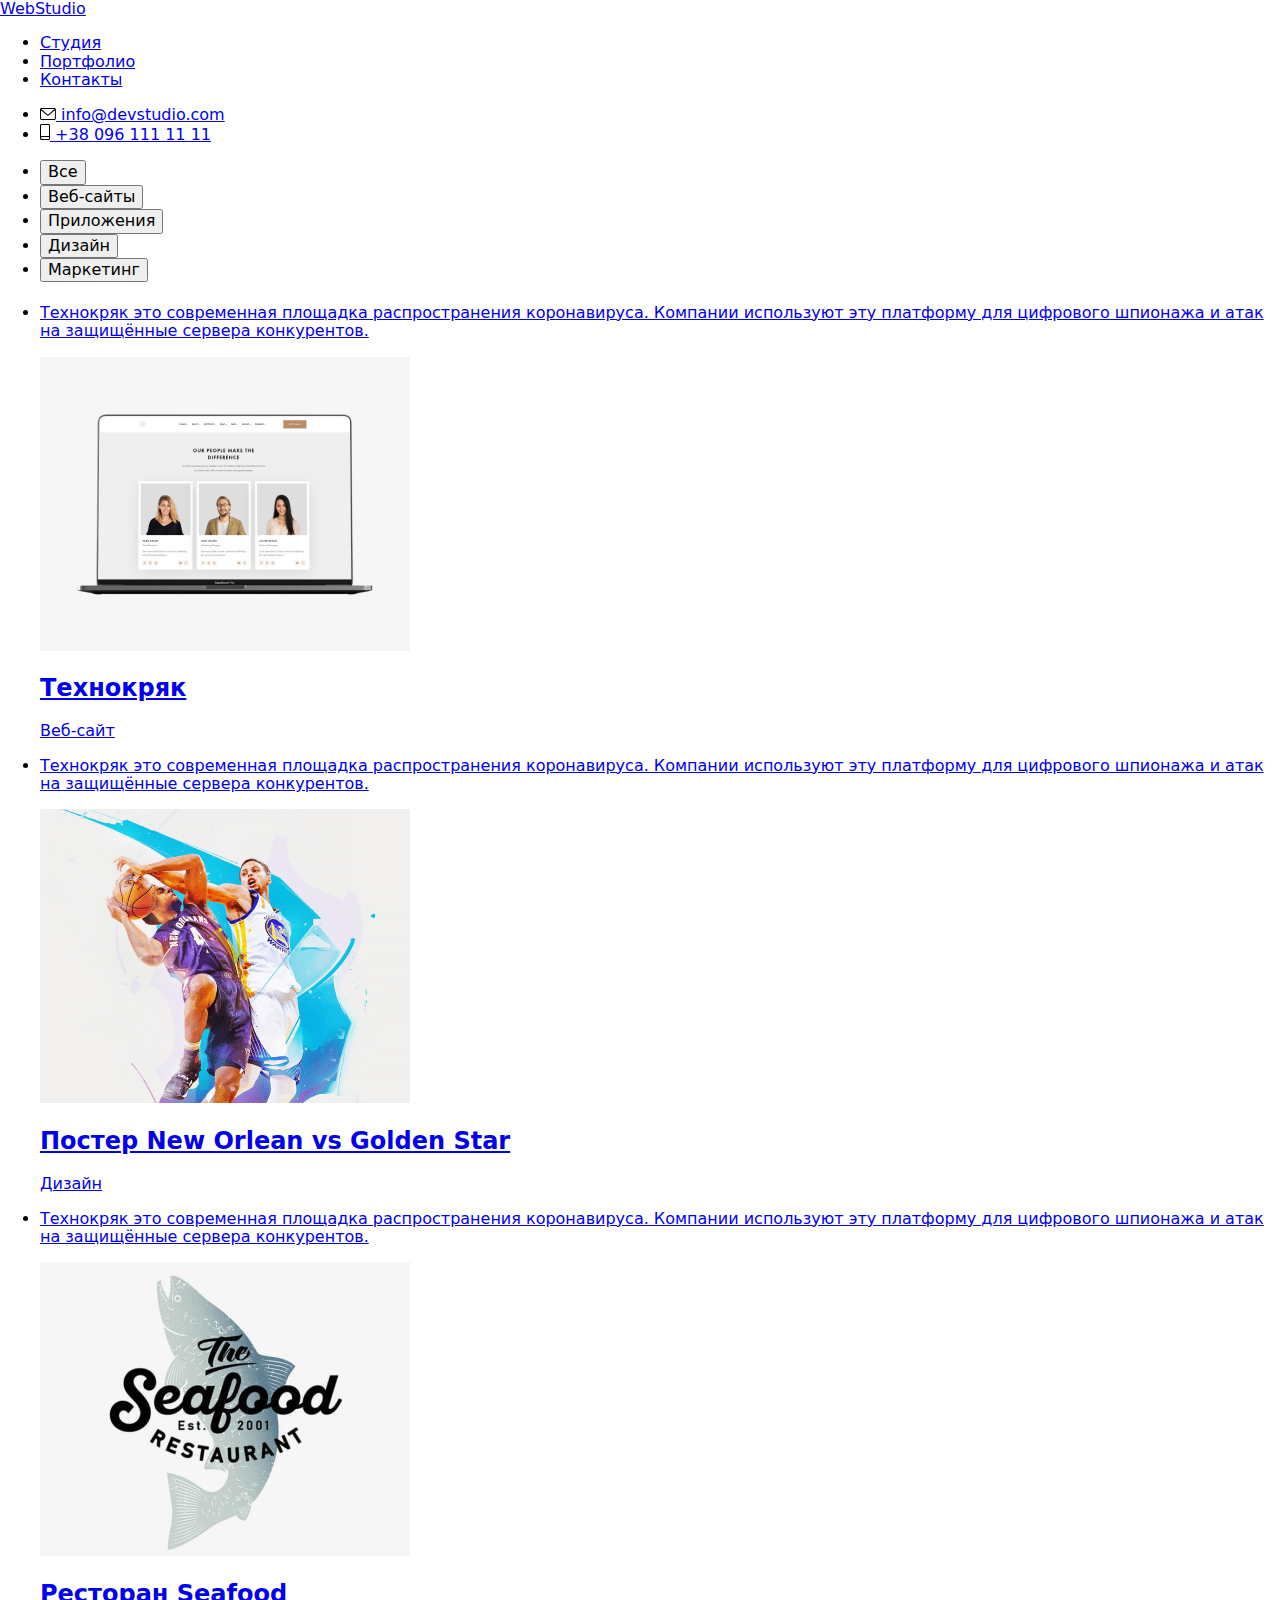
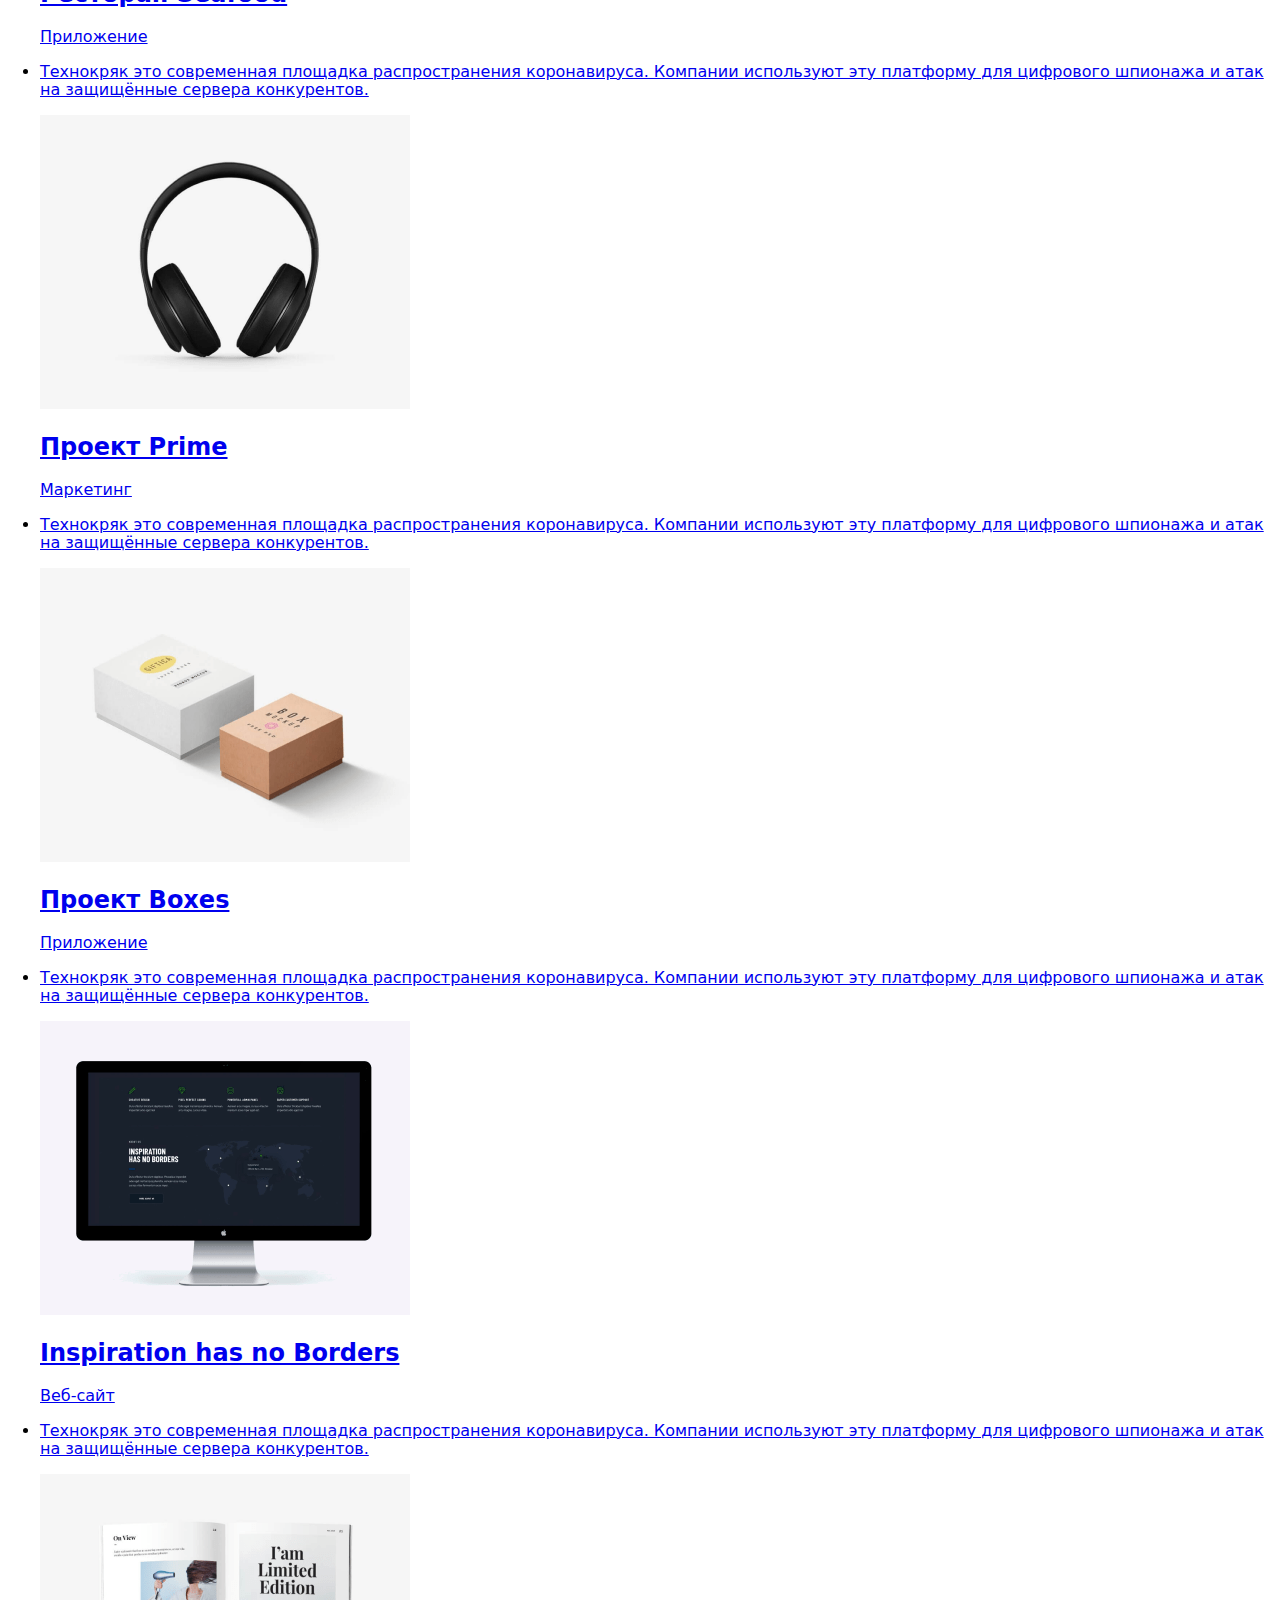
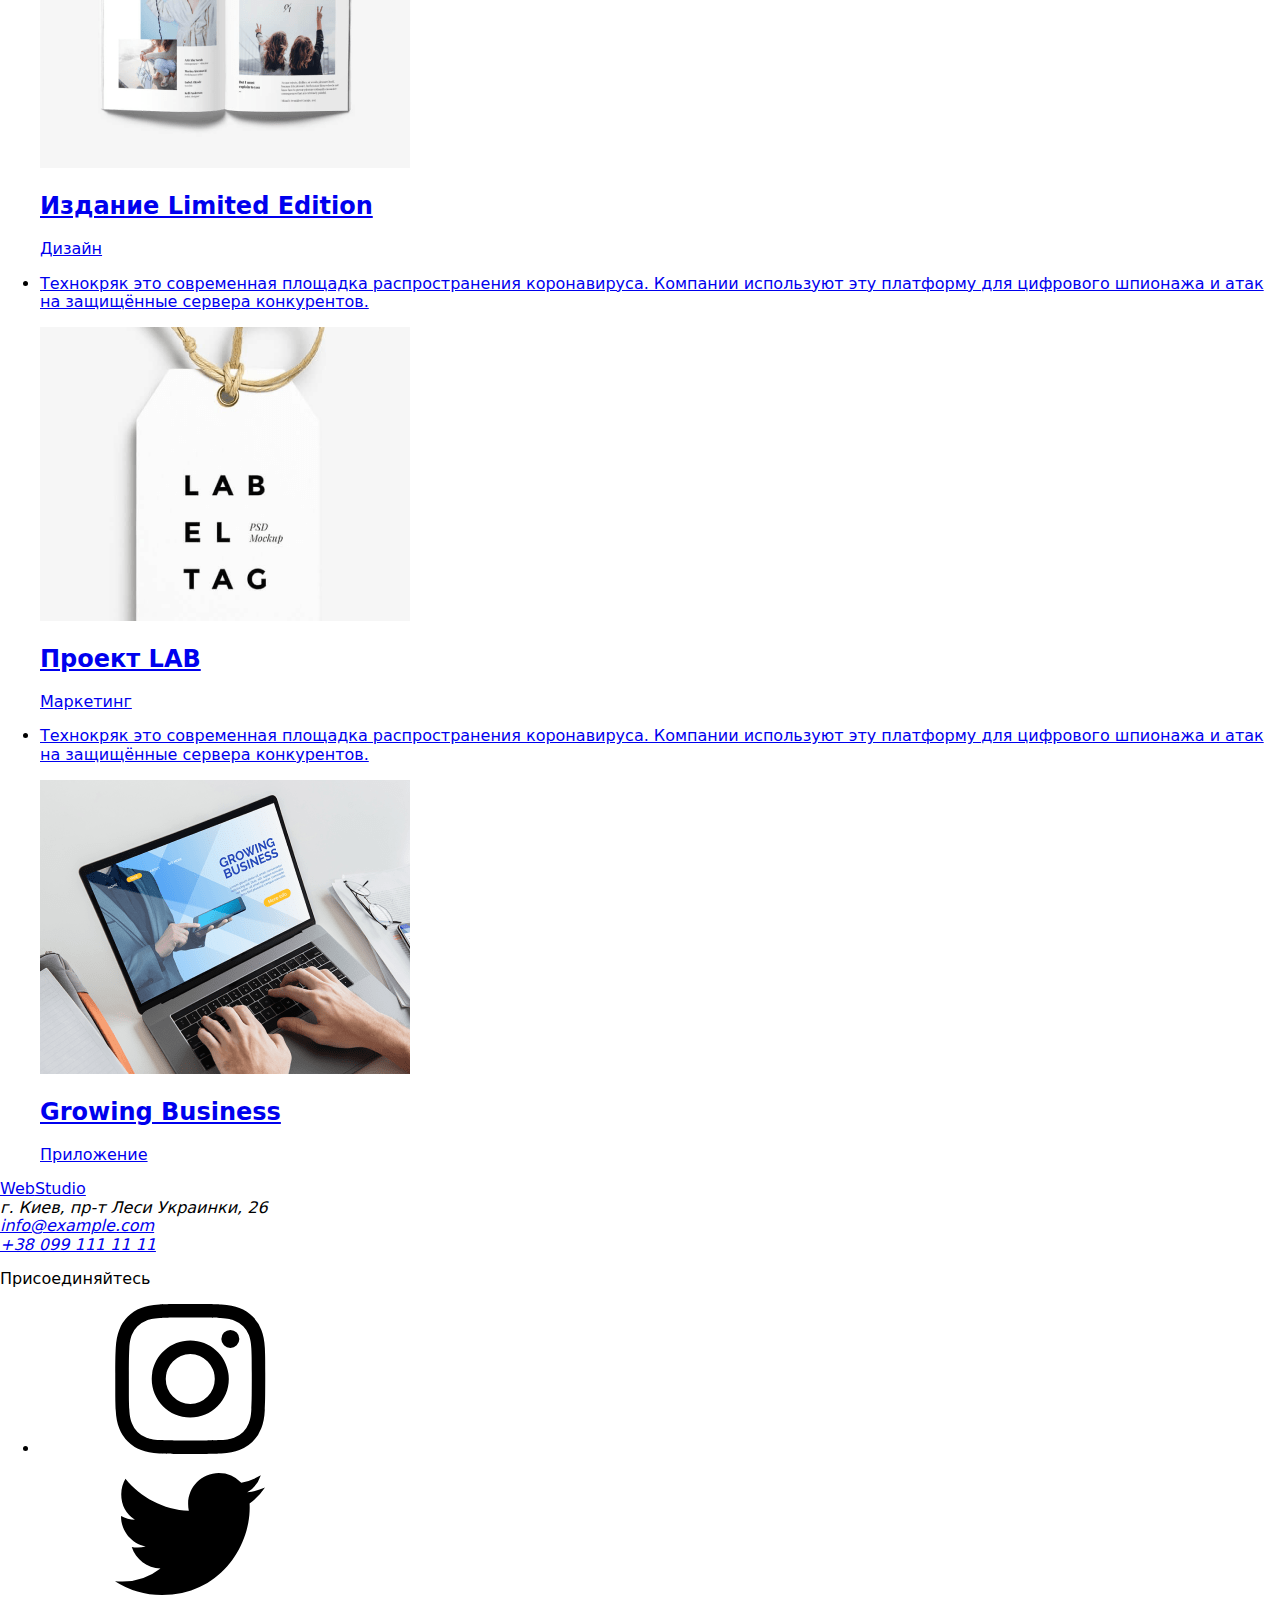
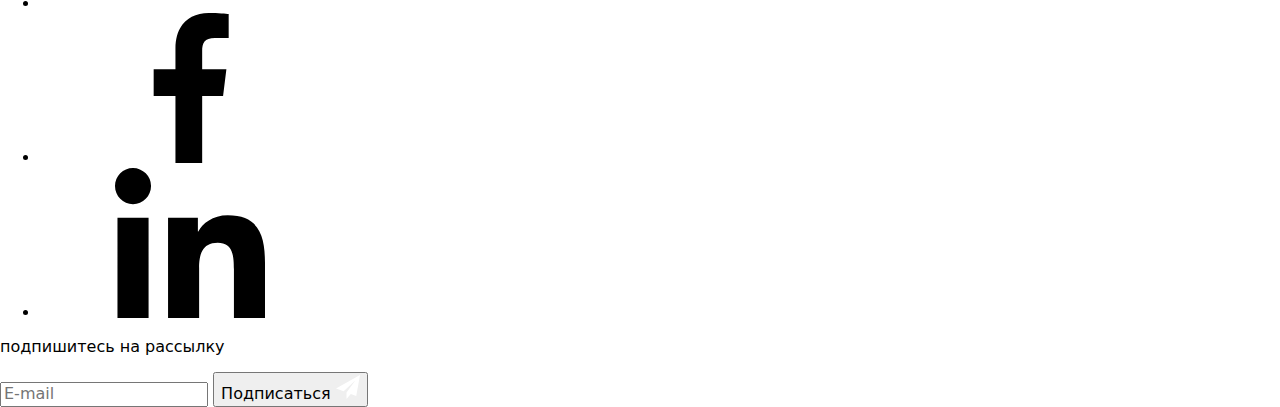
==== portfolio.html @ 3411a3e4 "Add files via upload" ====
<!DOCTYPE html>
<html lang="ru">
<head>
    <meta charset="UTF-8">
    <meta name="viewport" content="width=device-width, initial-scale=1.0">
    <title>Portfolio</title>
    <link rel="preconnect" href="https://fonts.gstatic.com">
    <link href="https://fonts.googleapis.com/css2?family=Raleway:wght@700&family=Roboto:wght@400;500;700;900&display=swap"
        rel="stylesheet">
    <link rel="stylesheet" href="https://cdnjs.cloudflare.com/ajax/libs/modern-normalize/1.0.0/modern-normalize.min.css" />
    <link rel="stylesheet" href="./css/style.css">
    </head>
        <body>
        <!-- Шапка страницы -->
        
    <header class="header">
        <div class="header container">
            <nav class="site-nav">
                <a class="logo" href="./index.html"><span>Web</span>Studio</a>
                <ul class="menu-nav">
                    <li><a class="link" href="index.html">Студия</a></li>
                    <li><a class="link current" href="./portfolio.html">Портфолио</a></li>
                    <li><a class="link" href="#">Контакты</a></li>
                </ul>
            </nav>
        <div class="container-nav">
        <ul class="nav-contacs">
        <li><a class="contact-item" href="mailto:info@devstudio.com">
        <svg class="link-icon" width="16" height="12">
            <use href="./img/symbol-defs.svg#icon-envelope-hover"></use>
        </svg> info@devstudio.com</a></li>
            <li><a class="contact-item" href="tel:+380961111111"><svg class="link-icon" width="10" height="16">
            <use href="./img/symbol-defs.svg#icon-smartphone"></use>
                </svg> +38 096 111 11 11</a></li>
        </ul>
        </div>
    </div>
          
                    </header>
        <main>
            <section class="menu">
                <div class="container">
                <div class="menu-container">
                <ul class="list-menu">
                    <li><button class="button-menu" type="submit">Все </button></li>
                    <li><button class="button-menu" type="submit">Веб-сайты</button></li>
                    <li><button class="button-menu" type="submit">Приложения</button></li>
                    <li><button class="button-menu" type="submit">Дизайн</button></li>
                    <li><button class="button-menu" type="submit">Маркетинг</button></li>
                </ul>
                </div>
        
                <div class="portfolio-container">
            <h1> <!-- Наши работы --> </h1>
        <ul class="portfolio-menu">
            <li  class="item"> <a class="portfolio-item-link" href="#">
                <div class="overlay"> <div class="overlay-text"> <p>Технокряк это современная площадка 
                    распространения коронавируса. Компании используют эту платформу для цифрового
                     шпионажа и атак на защищённые сервера конкурентов.</p> </div>
                    <img src="./img/works/img.png" alt="#" width="370" height="294">
            </div> 
           <div class="container-item"> <h2>Технокряк</h2>
            <p>Веб-сайт</p></div></a>
        </li>
            <li class="item"> <a class="portfolio-item-link" href="#">
                <div class="overlay">
                <div class="overlay-text">
                <p>Технокряк это современная площадка
                    распространения коронавируса. Компании используют эту платформу для цифрового
                    шпионажа и атак на защищённые сервера конкурентов.</p>
                </div>
                <img src="./img/works/img-1.png" alt="#" width="370" height="294"></div>
           <div class="container-item"> <h2>Постер New Orlean vs Golden Star</h2>
            <p>Дизайн</p></div></a>
        </li>     
            <li class="item"> <a class="portfolio-item-link" href="#">
                <div class="overlay">
                    <div class="overlay-text">
                        <p>Технокряк это современная площадка
                            распространения коронавируса. Компании используют эту платформу для цифрового
                            шпионажа и атак на защищённые сервера конкурентов.</p>
                    </div>
                <img src="./img/works/img-2.png" alt="#" width="370" height="294"></div>
           <div class="container-item"> <h2>Ресторан Seafood</h2>
            <p>Приложение</p></div></a>
        </li>     
            <li class="item"> <a class="portfolio-item-link" href="#">
            <div class="overlay">
                <div class="overlay-text">
                    <p>Технокряк это современная площадка
                        распространения коронавируса. Компании используют эту платформу для цифрового
                        шпионажа и атак на защищённые сервера конкурентов.</p>
                </div>
                <img src="./img/works/img-3.png" alt="#" width="370" height="294"></div>
           <div class="container-item"> <h2>Проект Prime</h2>
            <p>Маркетинг</p></div></a>
        </li>        
            <li class="item"> <a class="portfolio-item-link" href="#">
            <div class="overlay">
                <div class="overlay-text">
                    <p>Технокряк это современная площадка
                        распространения коронавируса. Компании используют эту платформу для цифрового
                        шпионажа и атак на защищённые сервера конкурентов.</p>
                </div>
                <img src="./img/works/img-4.png" alt="#" width="370" height="294"></div>
           <div class="container-item"> <h2>Проект Boxes</h2>
            <p>Приложение</p></div></a>
        </li>
            <li class="item"> <a class="portfolio-item-link" href="#">
        <div class="overlay">
            <div class="overlay-text">
                <p>Технокряк это современная площадка
                    распространения коронавируса. Компании используют эту платформу для цифрового
                    шпионажа и атак на защищённые сервера конкурентов.</p>
            </div>
            <img src="./img/works/img-5.png" alt="#" width="370" height="294"></div>
            <div class="container-item"> <h2>Inspiration has no Borders</h2>
            <p>Веб-сайт</p></div></a>
        </li>                      
            <li class="item"> <a class="portfolio-item-link" href="#">
        <div class="overlay">
            <div class="overlay-text">
                <p>Технокряк это современная площадка
                    распространения коронавируса. Компании используют эту платформу для цифрового
                    шпионажа и атак на защищённые сервера конкурентов.</p>
            </div>
            <img src="././img/works/img-6.png" alt="#" width="370" height="294"></div>
        <div class="container-item">  <h2>Издание Limited Edition</h2>
            <p>Дизайн</p></div></a>
        </li>                           
            <li class="item"> <a class="portfolio-item-link" href="#">
        <div class="overlay">
            <div class="overlay-text">
                <p>Технокряк это современная площадка
                    распространения коронавируса. Компании используют эту платформу для цифрового
                    шпионажа и атак на защищённые сервера конкурентов.</p>
            </div>
            <img src="./img/works/img-7.png" alt="#" width="370" height="294"></div>
            <div class="container-item"><h2>Проект LAB</h2>
            <p>Маркетинг</p></div></a>
        </li>                               
            <li class="item"> <a class="portfolio-item-link" href="#">
        <div class="overlay">
            <div class="overlay-text">
                <p>Технокряк это современная площадка
                    распространения коронавируса. Компании используют эту платформу для цифрового
                    шпионажа и атак на защищённые сервера конкурентов.</p>
            </div>
            <img src="./img/works/img-8.png" alt="#" width="370" height="294"></div>
            <div class="container-item"><h2>Growing Business</h2>
            <p>Приложение</p></div></a>
        </li>
        </ul>
        </div>
        </div>
        </section>
    </main>
        <footer class="footer-section">
            <div class="footer container">
                <div class="footer-inf">
                    <a class="footer-logo" href="./index.html"><span>Web</span>Studio</a>
        
                    <div class="footer-address">
                        <address class="address">
                            г. Киев, пр-т Леси Украинки, 26
                        </address>
                        <address class="address-contact">
                            <a href="mailto:info@example.com">info@example.com</a>
                            <br><a href="tel:+380991111111">+38 099 111 11 11</a>
                        </address>
                    </div>
                </div>
                <section class="action">
                    <p>Присоединяйтесь</p>
                    <ul class="footer-social-list">
                        <li><a class="footer-link-icon" href="instagram"> <svg class="social-icon">
                                    <use href="./img/symbol-defs.svg#icon-instagram"></use>
                                </svg> </a>
                        </li>
                        <li><a class="footer-link-icon" href="twitter"> <svg class="social-icon">
                                    <use href="./img/symbol-defs.svg#icon-twitter"></use>
                                </svg> </a></li>
                        <li><a class="footer-link-icon" href="facebook"> <svg class="social-icon">
                                    <use href="./img/symbol-defs.svg#icon-facebook"></use>
                                </svg> </a></li>
                        <li><a class="footer-link-icon" href="linkedin"> <svg class="social-icon">
                                    <use href="./img/symbol-defs.svg#icon-linkedin"></use>
                                </svg> </a></li>
                    </ul>
                </section>
                <section class="footer-form-field">
                    <p>подпишитесь на рассылку</p>
                    <form>
                        <label for="mail" class="footer-form-lable"> </label>
                        <input type="email" class="footer-form-input" name="mail" id="mail" placeholder="E-mail" />
                        <button type="submit" class="subscribe-button">
                            <div class="send-button-container"> Подписаться
                                <svg class="send-icon" width="24px" height="24px">
                                    <use href="./img/defs2.svg#icon-send"></use>
                                </svg>
                            </div>
                        </button>
                    </form>
                </section>
            </div>
        </footer>
        </body>
        </html>
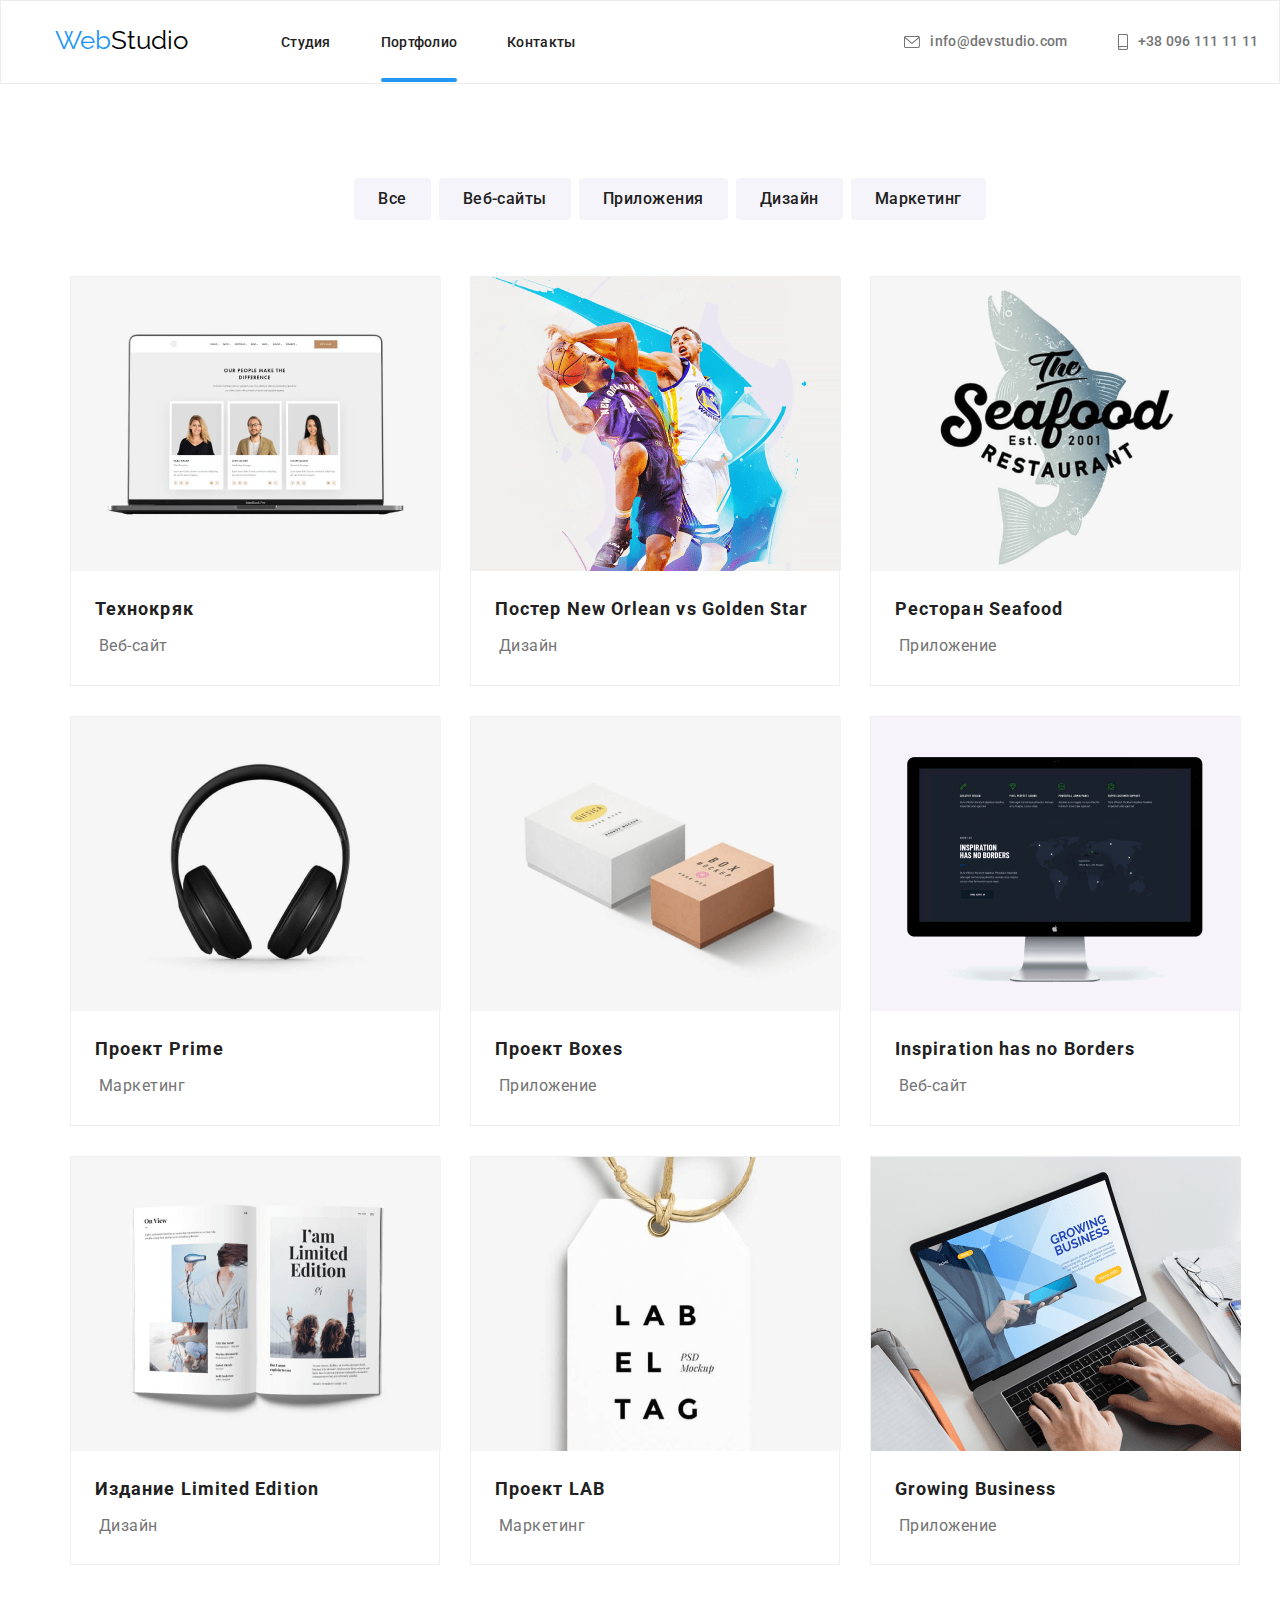
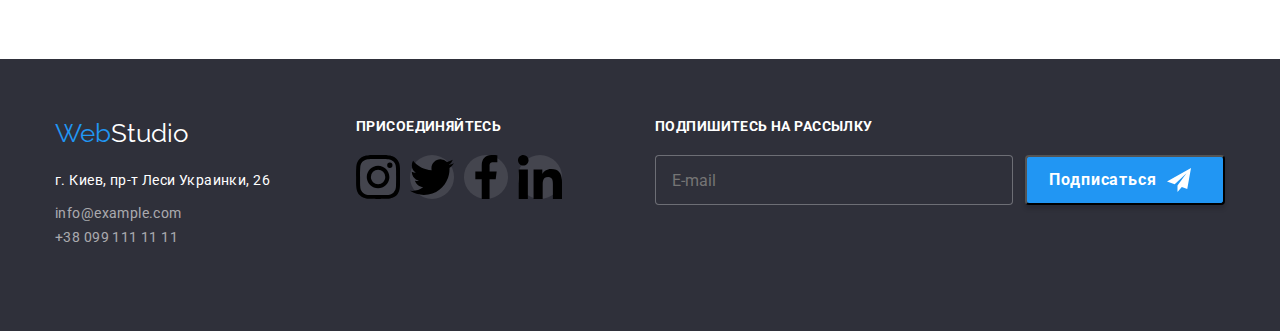
==== commit e55e4622: "Добавляет ветки и переносит в sass стили" ====
--- a/portfolio.html
+++ b/portfolio.html
@@ -8,7 +8,7 @@
     <link href="https://fonts.googleapis.com/css2?family=Raleway:wght@700&family=Roboto:wght@400;500;700;900&display=swap"
         rel="stylesheet">
     <link rel="stylesheet" href="https://cdnjs.cloudflare.com/ajax/libs/modern-normalize/1.0.0/modern-normalize.min.css" />
-    <link rel="stylesheet" href="./css/style.css">
+    <link rel="stylesheet" href="./css/portfolio.min.css">
     </head>
         <body>
         <!-- Шапка страницы -->
--- a/css/portfolio.min.css
+++ b/css/portfolio.min.css
@@ -0,0 +1,2 @@
+:root{--primary-text-color: #212121;--title-text-color: #757575;--accent-color: #2196f3;--timing-function: cubic-bezier(0.4, 0, 0.2, 1)}.container{width:1200px;padding-left:15px;padding-right:15px;margin:0 auto}*,*::before,*::after{-webkit-box-sizing:border-box;box-sizing:border-box}img{display:block}body{font-family:Roboto, sans-serif}.header .container{display:-webkit-box;display:-ms-flexbox;display:flex;-webkit-box-align:center;-ms-flex-align:center;align-items:center;border:none}.header{display:-webkit-box;display:-ms-flexbox;display:flex;-webkit-box-align:center;-ms-flex-align:center;align-items:center;border:1px solid #ececec}.site-nav{display:-webkit-box;display:-ms-flexbox;display:flex}.logo{text-decoration:none;color:#000000;font-size:26px;height:1.19;font-family:Raleway, sans-serif;font-size:26px;line-height:1.19;padding-top:24px}.logo span{color:var(--accent-color)}.footer-logo{text-decoration:none;color:#ffffff;font-size:26px;height:1.19;font-family:Raleway, sans-serif;display:inline-block}.footer-logo span{color:var(--accent-color)}.link:hover,.link:focus{color:var(--accent-color)}.link{text-decoration:none;color:var(--primary-text-color);font-size:14px;font-weight:500;line-height:1.14;letter-spacing:0.02em;padding-top:32px;padding-bottom:32px;position:relative;-webkit-transition-duration:250ms;transition-duration:250ms;-webkit-transition-timing-function:var(--timing-function);transition-timing-function:var(--timing-function)}li{list-style-type:none}.nav-contacs a{text-decoration:none;color:var(--title-text-color);font-size:14px;font-weight:500;line-height:1.14;letter-spacing:0.02em}.nav-contacs{display:-webkit-box;display:-ms-flexbox;display:flex;margin-top:0px;margin-bottom:0px;min-width:360px;padding:0px}.container-nav{padding-left:329px;padding-top:32px;padding-bottom:32px}.nav-contacs :not(:first-child){margin-left:50px}.menu-nav{display:-webkit-box;display:-ms-flexbox;display:flex;margin:0px;padding-top:32px;padding-bottom:32px;padding-left:93px}.menu-nav :not(:first-child){margin-left:50px}.nav-contacs a:hover,.nav-contacs a:focus{color:var(--accent-color)}h1,h2,h3,p{color:var(--primary-text-color)}.contact-item{display:-webkit-box;display:-ms-flexbox;display:flex;-webkit-box-align:center;-ms-flex-align:center;align-items:center;-webkit-box-pack:end;-ms-flex-pack:end;justify-content:flex-end;-webkit-transition-duration:250ms;transition-duration:250ms;-webkit-transition-timing-function:var(--timing-function);transition-timing-function:var(--timing-function)}.link-icon{margin-right:10px;fill:currentColor}.link.current::after{content:"";display:block;width:100%;height:4px;border-radius:2px;background-color:var(--accent-color);position:absolute;left:0px;bottom:0px}.menu{width:1200px;padding-left:15px;padding-right:15px;padding-bottom:94px;padding-top:94px;margin-left:auto;margin-right:auto}.our-work{font-size:36px;line-height:1.16;text-align:center}.container-item{padding:20px 24px}.container-item h2{font-weight:bold;font-size:18px;line-height:2;letter-spacing:0.06em;color:var(--primary-text-color)}.container-item p{font-weight:normal;font-size:16px;line-height:1.87;letter-spacing:0.03em;color:var(--title-text-color)}.link-current{font-style:normal;font-weight:500;font-size:14px;line-height:1.14;letter-spacing:0.02em;color:var(--accent-color);text-decoration:none}.button-menu{color:var(--primary-text-color);font-weight:500;font-size:16px;line-height:1.62;letter-spacing:0.03em;border-color:transparent;border-radius:4px;background-color:#f5f4fa;padding:6px 22px;-webkit-transition-duration:250ms;transition-duration:250ms;-webkit-transition-timing-function:var(--timing-function);transition-timing-function:var(--timing-function)}.portfolio-menu{display:-webkit-box;display:-ms-flexbox;display:flex;-ms-flex-wrap:wrap;flex-wrap:wrap}.portfolio-menu li{border:1px solid #eeeeee;-webkit-box-sizing:border-box;box-sizing:border-box}.portfolio-menu .item{width:370px;margin-right:30px;margin-bottom:30px}.portfolio-menu .item:nth-child(3n){margin-right:0px}.portfolio-menu .item:nth-last-child(-n+3){margin-bottom:0px}.item h2{margin:0px}.item p{margin:0px;padding:4px}button:hover,button:focus{background-color:#2196f3;color:#ffffff;cursor:pointer;border-radius:4px;border-color:transparent}.menu ul{margin-top:0px;margin-bottom:0px;padding-left:0px;padding-right:0px}.menu-container{width:1200px}.list-menu{display:-webkit-box;display:-ms-flexbox;display:flex;-webkit-box-pack:center;-ms-flex-pack:center;justify-content:center}.list-menu li:not(:last-child){margin-right:8px}.portfolio-container{padding-top:34px}.portfolio-item-link{display:inline-block;text-decoration:none}.portfolio-item-link:hover,.portfolio-item-link:focus{background:#ffffff;border:1px solid #eeeeee;-webkit-box-sizing:border-box;box-sizing:border-box;-webkit-box-shadow:0px 1px 1px rgba(0,0,0,0.12),0px 4px 4px rgba(0,0,0,0.06),1px 4px 6px rgba(0,0,0,0.16);box-shadow:0px 1px 1px rgba(0,0,0,0.12),0px 4px 4px rgba(0,0,0,0.06),1px 4px 6px rgba(0,0,0,0.16)}.overlay-text{position:absolute;width:100%;height:100%;background:rgba(33,150,243,0.9);opacity:0;-webkit-transform:translatey(100%);transform:translatey(100%);-webkit-transition:-webkit-transform 250ms var(--timing-function);transition:-webkit-transform 250ms var(--timing-function);transition:transform 250ms var(--timing-function);transition:transform 250ms var(--timing-function), -webkit-transform 250ms var(--timing-function)}.overlay{position:relative;overflow:hidden}.overlay-text p{font-size:18px;font-weight:400;line-height:1.55;letter-spacing:0.03em;padding:63px 24px;color:#ffffff}.portfolio-item-link:hover .overlay-text{opacity:1;-webkit-transform:translateY(0);transform:translateY(0)}.footer-address{padding-top:20px}.footer-section{background-color:#2f303a;display:-webkit-box;display:-ms-flexbox;display:flex;-webkit-box-align:center;-ms-flex-align:center;align-items:center;padding:60px 0}.footer-section .container{display:-webkit-box;display:-ms-flexbox;display:flex}footer{min-height:252px}.footer-inf{display:block;min-width:231px}.address{font-style:normal;color:#ffffff;font-size:14px;line-height:1.71;letter-spacing:0.03em}.address-contact a{text-decoration:none;color:rgba(255,255,255,0.6);font-style:normal;font-size:14px;line-height:1.71;letter-spacing:0.03em}.address-contact{padding-top:9px}.footer-link-icon{display:-webkit-box;display:-ms-flexbox;display:flex;-webkit-box-pack:center;-ms-flex-pack:center;justify-content:center;-webkit-box-align:center;-ms-flex-align:center;align-items:center;text-decoration:none;background-color:rgba(255,255,255,0.1);color:#ffffff;width:44px;height:44px;border-radius:50%;-webkit-transition-duration:250ms;transition-duration:250ms;-webkit-transition-timing-function:var(--timing-function);transition-timing-function:var(--timing-function)}.footer-icon{fill:currentColor;width:20px;height:20px}.footer-link-icon:hover,.footer-link-icon:focus{background-color:var(--accent-color);color:#ffffff}.action{display:inline-block;padding-bottom:72px;padding-left:70px}.action p{margin:0;color:#ffffff;font-size:14px;font-weight:700;line-height:1.14;letter-spacing:0.03em;text-align:left;text-transform:uppercase;padding-bottom:20px}.footer-social-list{display:-webkit-box;display:-ms-flexbox;display:flex;-webkit-box-pack:center;-ms-flex-pack:center;justify-content:center;-webkit-box-align:center;-ms-flex-align:center;align-items:center;margin:0px;padding:0px}.footer-social-list>li:not(:last-child){margin-right:10px}.footer-form-field{position:relative;min-width:570px;margin-left:93px;-ms-flex-pack:distribute;justify-content:space-around}.footer-form-field form{display:-webkit-box;display:-ms-flexbox;display:flex;-webkit-box-pack:justify;-ms-flex-pack:justify;justify-content:space-between}.footer-form-field p{font-size:14px;font-weight:700;line-height:1.14;letter-spacing:0.03em;text-align:left;text-transform:uppercase;color:#ffffff;margin:0px;padding:0 0 20px}.subscribe-button{min-width:200px;height:50px;font-weight:bold;font-size:16px;line-height:1.87;letter-spacing:0.06em;padding:0;margin-left:12px;color:#ffffff;background-color:var(--accent-color);-webkit-box-shadow:0px 4px 4px rgba(0,0,0,0.15);box-shadow:0px 4px 4px rgba(0,0,0,0.15);border-radius:4px}.send-button-container{display:-webkit-box;display:-ms-flexbox;display:flex;-webkit-box-pack:center;-ms-flex-pack:center;justify-content:center;-webkit-box-align:center;-ms-flex-align:center;align-items:center}.send-icon{margin:10px}.footer-form-input{min-width:358px;height:50px;padding-top:15px;padding-bottom:15px;padding-left:16px;background:#2f303a;border:1px solid rgba(255,255,255,0.3);-webkit-box-sizing:border-box;box-sizing:border-box;border-radius:4px}input[type="email"]:focus{color:#ffffff}.footer-form-lable{position:absolute;top:35%;left:109px;color:rgba(255,255,255,0.6)}
+/*# sourceMappingURL=portfolio.min.css.map */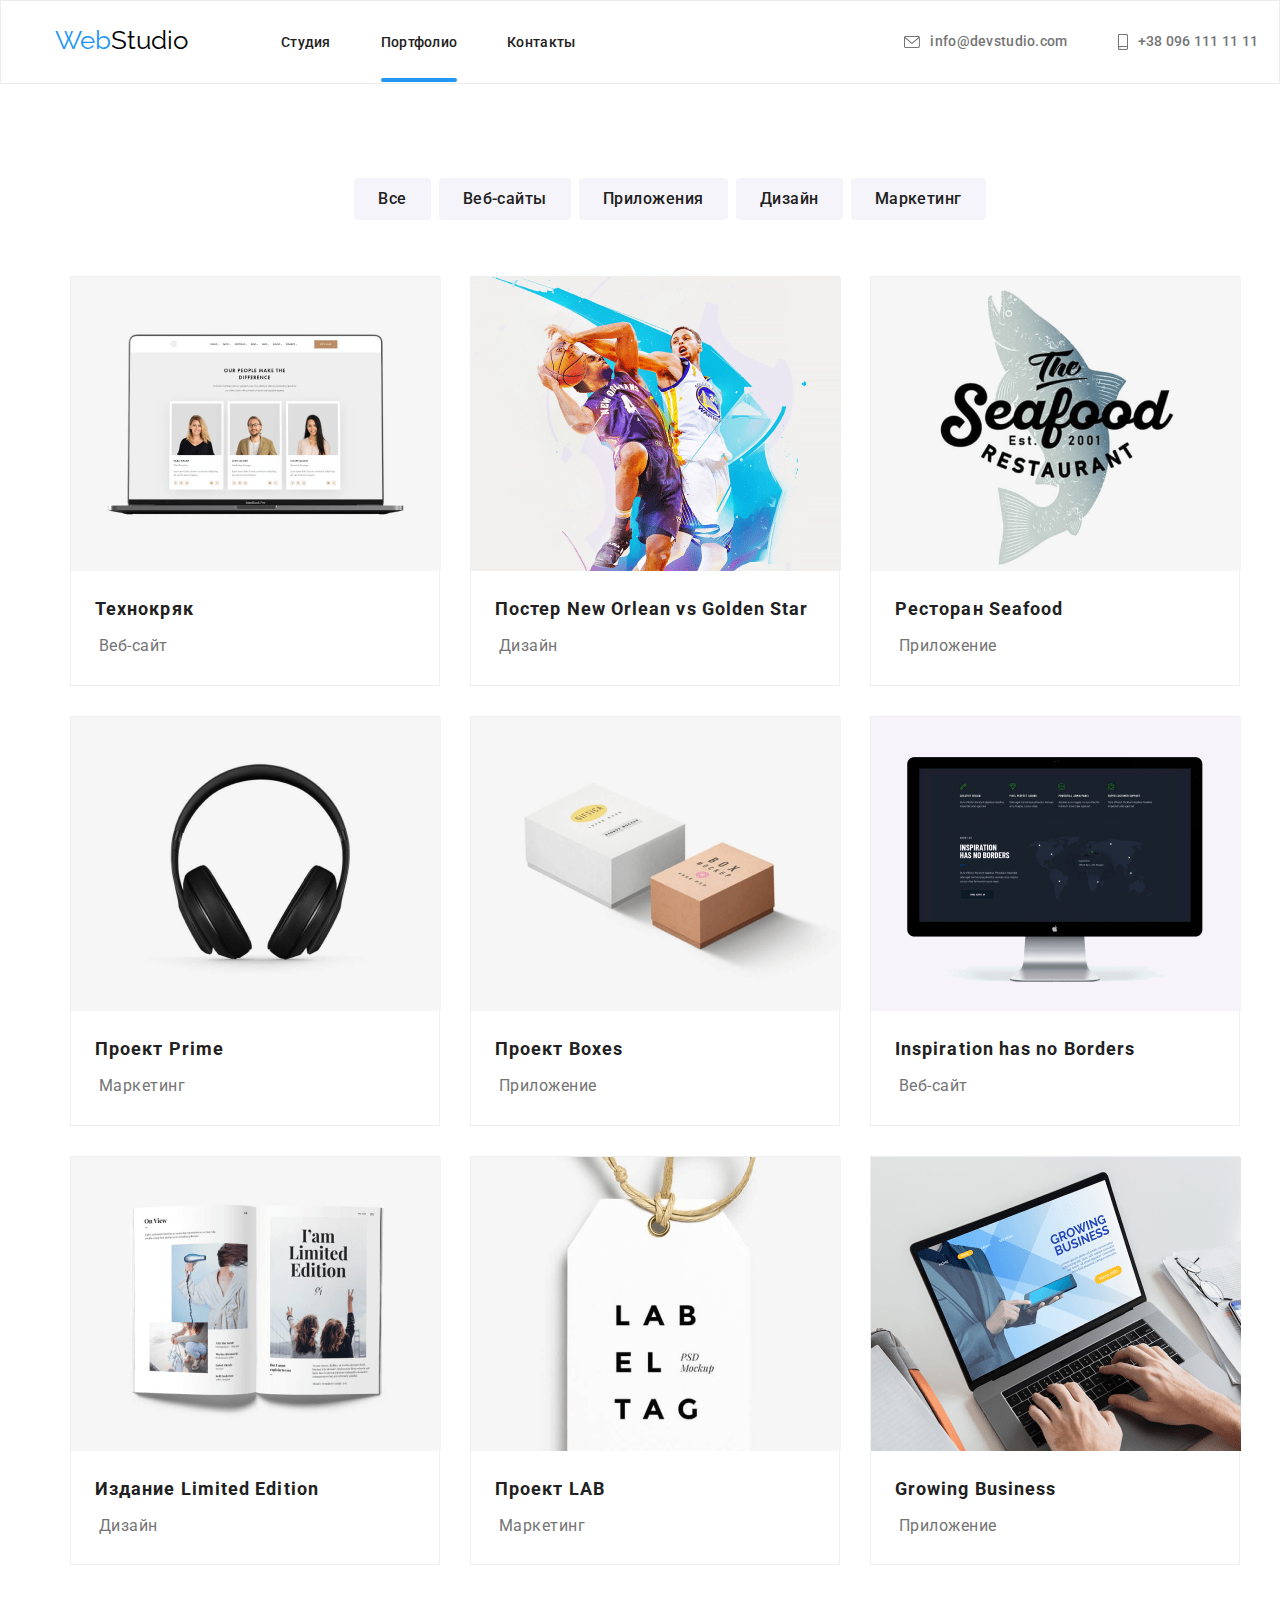
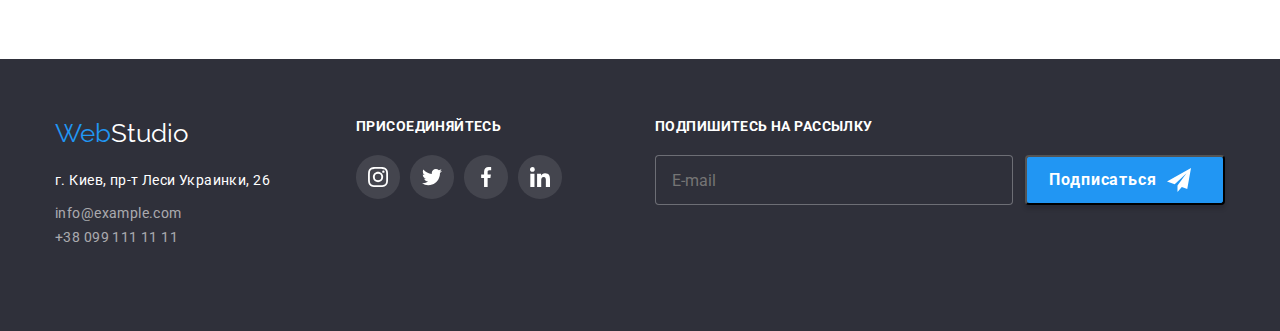
==== commit 12deac35: "добавляет амперсант в бекдроп и футер" ====
--- a/portfolio.html
+++ b/portfolio.html
@@ -156,7 +156,7 @@
         </section>
     </main>
         <footer class="footer-section">
-            <div class="footer container">
+            <div class="container">
                 <div class="footer-inf">
                     <a class="footer-logo" href="./index.html"><span>Web</span>Studio</a>
         
--- a/css/portfolio.min.css
+++ b/css/portfolio.min.css
@@ -1,2 +1,2 @@
-:root{--primary-text-color: #212121;--title-text-color: #757575;--accent-color: #2196f3;--timing-function: cubic-bezier(0.4, 0, 0.2, 1)}.container{width:1200px;padding-left:15px;padding-right:15px;margin:0 auto}*,*::before,*::after{-webkit-box-sizing:border-box;box-sizing:border-box}img{display:block}body{font-family:Roboto, sans-serif}.header .container{display:-webkit-box;display:-ms-flexbox;display:flex;-webkit-box-align:center;-ms-flex-align:center;align-items:center;border:none}.header{display:-webkit-box;display:-ms-flexbox;display:flex;-webkit-box-align:center;-ms-flex-align:center;align-items:center;border:1px solid #ececec}.site-nav{display:-webkit-box;display:-ms-flexbox;display:flex}.logo{text-decoration:none;color:#000000;font-size:26px;height:1.19;font-family:Raleway, sans-serif;font-size:26px;line-height:1.19;padding-top:24px}.logo span{color:var(--accent-color)}.footer-logo{text-decoration:none;color:#ffffff;font-size:26px;height:1.19;font-family:Raleway, sans-serif;display:inline-block}.footer-logo span{color:var(--accent-color)}.link:hover,.link:focus{color:var(--accent-color)}.link{text-decoration:none;color:var(--primary-text-color);font-size:14px;font-weight:500;line-height:1.14;letter-spacing:0.02em;padding-top:32px;padding-bottom:32px;position:relative;-webkit-transition-duration:250ms;transition-duration:250ms;-webkit-transition-timing-function:var(--timing-function);transition-timing-function:var(--timing-function)}li{list-style-type:none}.nav-contacs a{text-decoration:none;color:var(--title-text-color);font-size:14px;font-weight:500;line-height:1.14;letter-spacing:0.02em}.nav-contacs{display:-webkit-box;display:-ms-flexbox;display:flex;margin-top:0px;margin-bottom:0px;min-width:360px;padding:0px}.container-nav{padding-left:329px;padding-top:32px;padding-bottom:32px}.nav-contacs :not(:first-child){margin-left:50px}.menu-nav{display:-webkit-box;display:-ms-flexbox;display:flex;margin:0px;padding-top:32px;padding-bottom:32px;padding-left:93px}.menu-nav :not(:first-child){margin-left:50px}.nav-contacs a:hover,.nav-contacs a:focus{color:var(--accent-color)}h1,h2,h3,p{color:var(--primary-text-color)}.contact-item{display:-webkit-box;display:-ms-flexbox;display:flex;-webkit-box-align:center;-ms-flex-align:center;align-items:center;-webkit-box-pack:end;-ms-flex-pack:end;justify-content:flex-end;-webkit-transition-duration:250ms;transition-duration:250ms;-webkit-transition-timing-function:var(--timing-function);transition-timing-function:var(--timing-function)}.link-icon{margin-right:10px;fill:currentColor}.link.current::after{content:"";display:block;width:100%;height:4px;border-radius:2px;background-color:var(--accent-color);position:absolute;left:0px;bottom:0px}.menu{width:1200px;padding-left:15px;padding-right:15px;padding-bottom:94px;padding-top:94px;margin-left:auto;margin-right:auto}.our-work{font-size:36px;line-height:1.16;text-align:center}.container-item{padding:20px 24px}.container-item h2{font-weight:bold;font-size:18px;line-height:2;letter-spacing:0.06em;color:var(--primary-text-color)}.container-item p{font-weight:normal;font-size:16px;line-height:1.87;letter-spacing:0.03em;color:var(--title-text-color)}.link-current{font-style:normal;font-weight:500;font-size:14px;line-height:1.14;letter-spacing:0.02em;color:var(--accent-color);text-decoration:none}.button-menu{color:var(--primary-text-color);font-weight:500;font-size:16px;line-height:1.62;letter-spacing:0.03em;border-color:transparent;border-radius:4px;background-color:#f5f4fa;padding:6px 22px;-webkit-transition-duration:250ms;transition-duration:250ms;-webkit-transition-timing-function:var(--timing-function);transition-timing-function:var(--timing-function)}.portfolio-menu{display:-webkit-box;display:-ms-flexbox;display:flex;-ms-flex-wrap:wrap;flex-wrap:wrap}.portfolio-menu li{border:1px solid #eeeeee;-webkit-box-sizing:border-box;box-sizing:border-box}.portfolio-menu .item{width:370px;margin-right:30px;margin-bottom:30px}.portfolio-menu .item:nth-child(3n){margin-right:0px}.portfolio-menu .item:nth-last-child(-n+3){margin-bottom:0px}.item h2{margin:0px}.item p{margin:0px;padding:4px}button:hover,button:focus{background-color:#2196f3;color:#ffffff;cursor:pointer;border-radius:4px;border-color:transparent}.menu ul{margin-top:0px;margin-bottom:0px;padding-left:0px;padding-right:0px}.menu-container{width:1200px}.list-menu{display:-webkit-box;display:-ms-flexbox;display:flex;-webkit-box-pack:center;-ms-flex-pack:center;justify-content:center}.list-menu li:not(:last-child){margin-right:8px}.portfolio-container{padding-top:34px}.portfolio-item-link{display:inline-block;text-decoration:none}.portfolio-item-link:hover,.portfolio-item-link:focus{background:#ffffff;border:1px solid #eeeeee;-webkit-box-sizing:border-box;box-sizing:border-box;-webkit-box-shadow:0px 1px 1px rgba(0,0,0,0.12),0px 4px 4px rgba(0,0,0,0.06),1px 4px 6px rgba(0,0,0,0.16);box-shadow:0px 1px 1px rgba(0,0,0,0.12),0px 4px 4px rgba(0,0,0,0.06),1px 4px 6px rgba(0,0,0,0.16)}.overlay-text{position:absolute;width:100%;height:100%;background:rgba(33,150,243,0.9);opacity:0;-webkit-transform:translatey(100%);transform:translatey(100%);-webkit-transition:-webkit-transform 250ms var(--timing-function);transition:-webkit-transform 250ms var(--timing-function);transition:transform 250ms var(--timing-function);transition:transform 250ms var(--timing-function), -webkit-transform 250ms var(--timing-function)}.overlay{position:relative;overflow:hidden}.overlay-text p{font-size:18px;font-weight:400;line-height:1.55;letter-spacing:0.03em;padding:63px 24px;color:#ffffff}.portfolio-item-link:hover .overlay-text{opacity:1;-webkit-transform:translateY(0);transform:translateY(0)}.footer-address{padding-top:20px}.footer-section{background-color:#2f303a;display:-webkit-box;display:-ms-flexbox;display:flex;-webkit-box-align:center;-ms-flex-align:center;align-items:center;padding:60px 0}.footer-section .container{display:-webkit-box;display:-ms-flexbox;display:flex}footer{min-height:252px}.footer-inf{display:block;min-width:231px}.address{font-style:normal;color:#ffffff;font-size:14px;line-height:1.71;letter-spacing:0.03em}.address-contact a{text-decoration:none;color:rgba(255,255,255,0.6);font-style:normal;font-size:14px;line-height:1.71;letter-spacing:0.03em}.address-contact{padding-top:9px}.footer-link-icon{display:-webkit-box;display:-ms-flexbox;display:flex;-webkit-box-pack:center;-ms-flex-pack:center;justify-content:center;-webkit-box-align:center;-ms-flex-align:center;align-items:center;text-decoration:none;background-color:rgba(255,255,255,0.1);color:#ffffff;width:44px;height:44px;border-radius:50%;-webkit-transition-duration:250ms;transition-duration:250ms;-webkit-transition-timing-function:var(--timing-function);transition-timing-function:var(--timing-function)}.footer-icon{fill:currentColor;width:20px;height:20px}.footer-link-icon:hover,.footer-link-icon:focus{background-color:var(--accent-color);color:#ffffff}.action{display:inline-block;padding-bottom:72px;padding-left:70px}.action p{margin:0;color:#ffffff;font-size:14px;font-weight:700;line-height:1.14;letter-spacing:0.03em;text-align:left;text-transform:uppercase;padding-bottom:20px}.footer-social-list{display:-webkit-box;display:-ms-flexbox;display:flex;-webkit-box-pack:center;-ms-flex-pack:center;justify-content:center;-webkit-box-align:center;-ms-flex-align:center;align-items:center;margin:0px;padding:0px}.footer-social-list>li:not(:last-child){margin-right:10px}.footer-form-field{position:relative;min-width:570px;margin-left:93px;-ms-flex-pack:distribute;justify-content:space-around}.footer-form-field form{display:-webkit-box;display:-ms-flexbox;display:flex;-webkit-box-pack:justify;-ms-flex-pack:justify;justify-content:space-between}.footer-form-field p{font-size:14px;font-weight:700;line-height:1.14;letter-spacing:0.03em;text-align:left;text-transform:uppercase;color:#ffffff;margin:0px;padding:0 0 20px}.subscribe-button{min-width:200px;height:50px;font-weight:bold;font-size:16px;line-height:1.87;letter-spacing:0.06em;padding:0;margin-left:12px;color:#ffffff;background-color:var(--accent-color);-webkit-box-shadow:0px 4px 4px rgba(0,0,0,0.15);box-shadow:0px 4px 4px rgba(0,0,0,0.15);border-radius:4px}.send-button-container{display:-webkit-box;display:-ms-flexbox;display:flex;-webkit-box-pack:center;-ms-flex-pack:center;justify-content:center;-webkit-box-align:center;-ms-flex-align:center;align-items:center}.send-icon{margin:10px}.footer-form-input{min-width:358px;height:50px;padding-top:15px;padding-bottom:15px;padding-left:16px;background:#2f303a;border:1px solid rgba(255,255,255,0.3);-webkit-box-sizing:border-box;box-sizing:border-box;border-radius:4px}input[type="email"]:focus{color:#ffffff}.footer-form-lable{position:absolute;top:35%;left:109px;color:rgba(255,255,255,0.6)}
+:root{--primary-text-color: #212121;--title-text-color: #757575;--accent-color: #2196f3;--timing-function: cubic-bezier(0.4, 0, 0.2, 1)}.container{width:1200px;padding-left:15px;padding-right:15px;margin:0 auto}*,*::before,*::after{-webkit-box-sizing:border-box;box-sizing:border-box}img{display:block}body{font-family:Roboto, sans-serif}.header .container{display:-webkit-box;display:-ms-flexbox;display:flex;-webkit-box-align:center;-ms-flex-align:center;align-items:center;border:none}.header{display:-webkit-box;display:-ms-flexbox;display:flex;-webkit-box-align:center;-ms-flex-align:center;align-items:center;border:1px solid #ececec}.site-nav{display:-webkit-box;display:-ms-flexbox;display:flex}.logo{text-decoration:none;color:#000000;font-size:26px;height:1.19;font-family:Raleway, sans-serif;font-size:26px;line-height:1.19;padding-top:24px}.logo span{color:var(--accent-color)}.footer-logo{text-decoration:none;color:#ffffff;font-size:26px;height:1.19;font-family:Raleway, sans-serif;display:inline-block}.footer-logo span{color:var(--accent-color)}.link:hover,.link:focus{color:var(--accent-color)}.link{text-decoration:none;color:var(--primary-text-color);font-size:14px;font-weight:500;line-height:1.14;letter-spacing:0.02em;padding-top:32px;padding-bottom:32px;position:relative;-webkit-transition-duration:250ms;transition-duration:250ms;-webkit-transition-timing-function:var(--timing-function);transition-timing-function:var(--timing-function)}li{list-style-type:none}.nav-contacs a{text-decoration:none;color:var(--title-text-color);font-size:14px;font-weight:500;line-height:1.14;letter-spacing:0.02em}.nav-contacs{display:-webkit-box;display:-ms-flexbox;display:flex;margin-top:0px;margin-bottom:0px;min-width:360px;padding:0px}.container-nav{padding-left:329px;padding-top:32px;padding-bottom:32px}.nav-contacs :not(:first-child){margin-left:50px}.menu-nav{display:-webkit-box;display:-ms-flexbox;display:flex;margin:0px;padding-top:32px;padding-bottom:32px;padding-left:93px}.menu-nav :not(:first-child){margin-left:50px}.nav-contacs a:hover,.nav-contacs a:focus{color:var(--accent-color)}h1,h2,h3,p{color:var(--primary-text-color)}.contact-item{display:-webkit-box;display:-ms-flexbox;display:flex;-webkit-box-align:center;-ms-flex-align:center;align-items:center;-webkit-box-pack:end;-ms-flex-pack:end;justify-content:flex-end;-webkit-transition-duration:250ms;transition-duration:250ms;-webkit-transition-timing-function:var(--timing-function);transition-timing-function:var(--timing-function)}.link-icon{margin-right:10px;fill:currentColor}.link.current::after{content:"";display:block;width:100%;height:4px;border-radius:2px;background-color:var(--accent-color);position:absolute;left:0px;bottom:0px}.menu{width:1200px;padding-left:15px;padding-right:15px;padding-bottom:94px;padding-top:94px;margin-left:auto;margin-right:auto}.our-work{font-size:36px;line-height:1.16;text-align:center}.container-item{padding:20px 24px}.container-item h2{font-weight:bold;font-size:18px;line-height:2;letter-spacing:0.06em;color:var(--primary-text-color)}.container-item p{font-weight:normal;font-size:16px;line-height:1.87;letter-spacing:0.03em;color:var(--title-text-color)}.link-current{font-style:normal;font-weight:500;font-size:14px;line-height:1.14;letter-spacing:0.02em;color:var(--accent-color);text-decoration:none}.button-menu{color:var(--primary-text-color);font-weight:500;font-size:16px;line-height:1.62;letter-spacing:0.03em;border-color:transparent;border-radius:4px;background-color:#f5f4fa;padding:6px 22px;-webkit-transition-duration:250ms;transition-duration:250ms;-webkit-transition-timing-function:var(--timing-function);transition-timing-function:var(--timing-function)}.portfolio-menu{display:-webkit-box;display:-ms-flexbox;display:flex;-ms-flex-wrap:wrap;flex-wrap:wrap}.portfolio-menu li{border:1px solid #eeeeee;-webkit-box-sizing:border-box;box-sizing:border-box}.portfolio-menu .item{width:370px;margin-right:30px;margin-bottom:30px}.portfolio-menu .item:nth-child(3n){margin-right:0px}.portfolio-menu .item:nth-last-child(-n+3){margin-bottom:0px}.item h2{margin:0px}.item p{margin:0px;padding:4px}button:hover,button:focus{background-color:#2196f3;color:#ffffff;cursor:pointer;border-radius:4px;border-color:transparent}.menu ul{margin-top:0px;margin-bottom:0px;padding-left:0px;padding-right:0px}.menu-container{width:1200px}.list-menu{display:-webkit-box;display:-ms-flexbox;display:flex;-webkit-box-pack:center;-ms-flex-pack:center;justify-content:center}.list-menu li:not(:last-child){margin-right:8px}.portfolio-container{padding-top:34px}.portfolio-item-link{display:inline-block;text-decoration:none}.portfolio-item-link:hover,.portfolio-item-link:focus{background:#ffffff;border:1px solid #eeeeee;-webkit-box-sizing:border-box;box-sizing:border-box;-webkit-box-shadow:0px 1px 1px rgba(0,0,0,0.12),0px 4px 4px rgba(0,0,0,0.06),1px 4px 6px rgba(0,0,0,0.16);box-shadow:0px 1px 1px rgba(0,0,0,0.12),0px 4px 4px rgba(0,0,0,0.06),1px 4px 6px rgba(0,0,0,0.16)}.overlay-text{position:absolute;width:100%;height:100%;background:rgba(33,150,243,0.9);opacity:0;-webkit-transform:translatey(100%);transform:translatey(100%);-webkit-transition:-webkit-transform 250ms var(--timing-function);transition:-webkit-transform 250ms var(--timing-function);transition:transform 250ms var(--timing-function);transition:transform 250ms var(--timing-function), -webkit-transform 250ms var(--timing-function)}.overlay{position:relative;overflow:hidden}.overlay-text p{font-size:18px;font-weight:400;line-height:1.55;letter-spacing:0.03em;padding:63px 24px;color:#ffffff}.portfolio-item-link:hover .overlay-text{opacity:1;-webkit-transform:translateY(0);transform:translateY(0)}.footer-address{padding-top:20px}.footer-section{background-color:#2f303a;display:-webkit-box;display:-ms-flexbox;display:flex;-webkit-box-align:center;-ms-flex-align:center;align-items:center;padding:60px 0}.footer-section .container{display:-webkit-box;display:-ms-flexbox;display:flex}footer{min-height:252px}.footer-inf{display:block;min-width:231px}.address{font-style:normal;color:#ffffff;font-size:14px;line-height:1.71;letter-spacing:0.03em}.address-contact a{text-decoration:none;color:rgba(255,255,255,0.6);font-style:normal;font-size:14px;line-height:1.71;letter-spacing:0.03em}.address-contact{padding-top:9px}.footer-link-icon{display:-webkit-box;display:-ms-flexbox;display:flex;-webkit-box-pack:center;-ms-flex-pack:center;justify-content:center;-webkit-box-align:center;-ms-flex-align:center;align-items:center;text-decoration:none;background-color:rgba(255,255,255,0.1);color:#ffffff;width:44px;height:44px;border-radius:50%;-webkit-transition-duration:250ms;transition-duration:250ms;-webkit-transition-timing-function:var(--timing-function);transition-timing-function:var(--timing-function)}.footer-icon{fill:currentColor;width:20px;height:20px}.footer-link-icon:hover,.footer-link-icon:focus{background-color:var(--accent-color);color:#ffffff}.action{display:inline-block;padding-bottom:72px;padding-left:70px}.action p{margin:0;color:#ffffff;font-size:14px;font-weight:700;line-height:1.14;letter-spacing:0.03em;text-align:left;text-transform:uppercase;padding-bottom:20px}.footer-social-list{display:-webkit-box;display:-ms-flexbox;display:flex;-webkit-box-pack:center;-ms-flex-pack:center;justify-content:center;-webkit-box-align:center;-ms-flex-align:center;align-items:center;margin:0px;padding:0px}.footer-social-list>li:not(:last-child){margin-right:10px}.footer-form-field{position:relative;min-width:570px;margin-left:93px;-ms-flex-pack:distribute;justify-content:space-around}.footer-form-field form{display:-webkit-box;display:-ms-flexbox;display:flex;-webkit-box-pack:justify;-ms-flex-pack:justify;justify-content:space-between}.footer-form-field p{font-size:14px;font-weight:700;line-height:1.14;letter-spacing:0.03em;text-align:left;text-transform:uppercase;color:#ffffff;margin:0px;padding:0 0 20px}.subscribe-button{min-width:200px;height:50px;font-weight:bold;font-size:16px;line-height:1.87;letter-spacing:0.06em;padding:0;margin-left:12px;color:#ffffff;background-color:var(--accent-color);-webkit-box-shadow:0px 4px 4px rgba(0,0,0,0.15);box-shadow:0px 4px 4px rgba(0,0,0,0.15);border-radius:4px}.send-button-container{display:-webkit-box;display:-ms-flexbox;display:flex;-webkit-box-pack:center;-ms-flex-pack:center;justify-content:center;-webkit-box-align:center;-ms-flex-align:center;align-items:center}.send-icon{margin:10px}.footer-form-input{min-width:358px;height:50px;padding-top:15px;padding-bottom:15px;padding-left:16px;background:#2f303a;border:1px solid rgba(255,255,255,0.3);-webkit-box-sizing:border-box;box-sizing:border-box;border-radius:4px}input[type="email"]:focus{color:#ffffff}.footer-form-lable{position:absolute;top:35%;left:109px;color:rgba(255,255,255,0.6)}.socila-link-icon{display:-webkit-box;display:-ms-flexbox;display:flex;-webkit-box-pack:center;-ms-flex-pack:center;justify-content:center;-webkit-box-align:center;-ms-flex-align:center;align-items:center;text-decoration:none;color:#afb1b8;width:44px;height:44px;border-radius:50%;-webkit-transition-duration:250ms;transition-duration:250ms;-webkit-transition-timing-function:var(--timing-function);transition-timing-function:var(--timing-function)}.socila-link-icon:hover,.socila-link-icon:focus{background-color:var(--accent-color);color:#ffffff}.social-icon{fill:currentColor;width:20px;height:20px}
 /*# sourceMappingURL=portfolio.min.css.map */